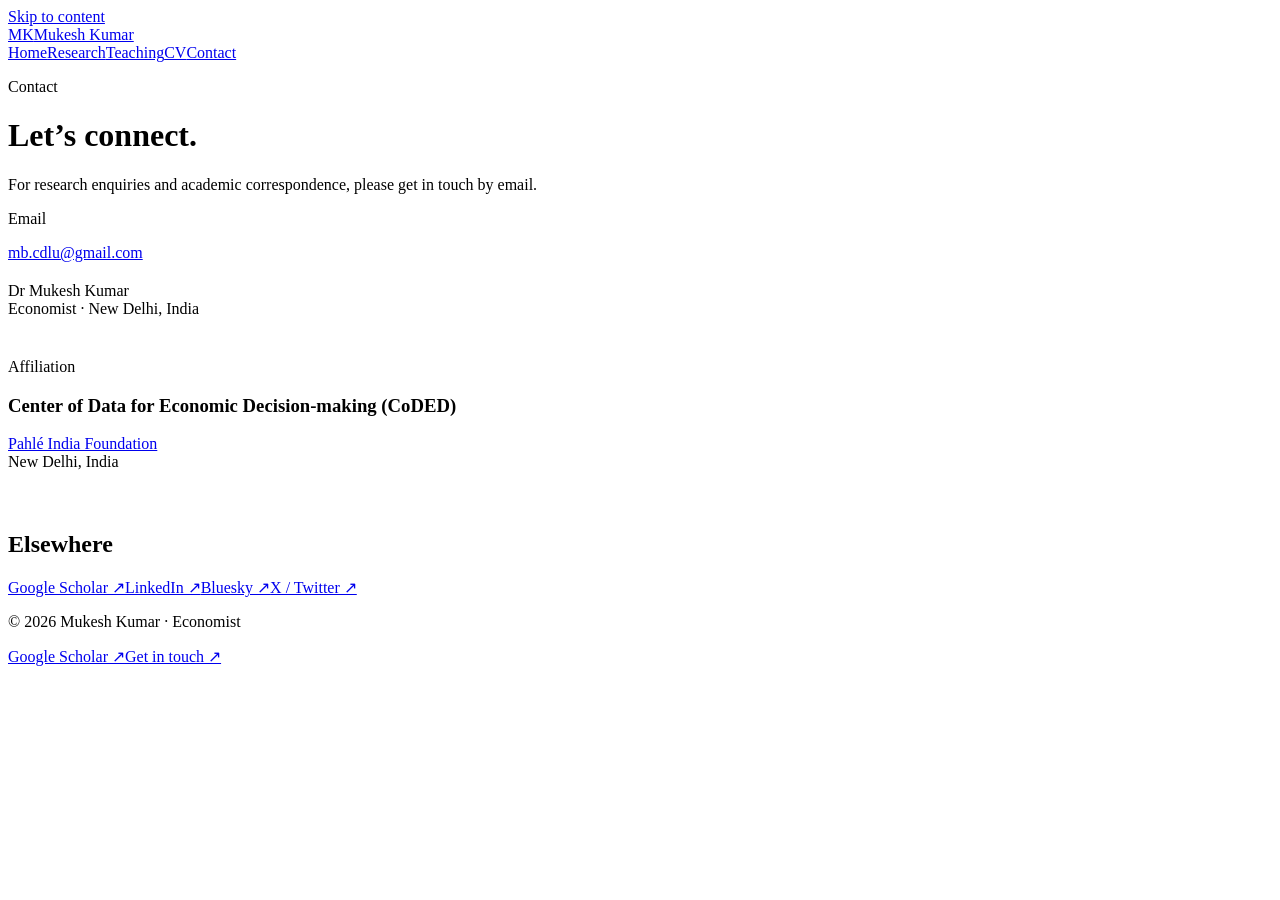
==== contact.html @ 3e2ff4a7 "Create academic website pages" ====
<!doctype html>
<html lang="en"><head><meta charset="utf-8"><meta name="viewport" content="width=device-width,initial-scale=1"><title>Contact | Mukesh Kumar</title><meta name="description" content="Contact Mukesh Kumar for research enquiries and academic correspondence."><meta name="theme-color" content="#193c35"><link rel="icon" type="image/svg+xml" href="assets/favicon.svg"><link rel="stylesheet" href="assets/style.css"></head><body><a class="skip" href="#main">Skip to content</a><header><div class="wrap header-inner"><a class="brand" href="index.html"><span class="monogram" aria-hidden="true">MK</span>Mukesh Kumar</a><nav aria-label="Main navigation"><a href="index.html" >Home</a><a href="research.html" >Research</a><a href="teaching.html" >Teaching</a><a href="cv.html" >CV</a><a href="contact.html" aria-current="page">Contact</a></nav></div></header><main id="main" class="wrap">
<div class="page-head"><p class="eyebrow">Contact</p><h1>Let’s connect.</h1><p class="lead">For research enquiries and academic correspondence, please get in touch by email.</p></div>
<div class="grid-two"><section class="contact-panel"><p class="eyebrow">Email</p><a class="contact-email" href="mailto:mb.cdlu@gmail.com">mb.cdlu@gmail.com</a><p class="note" style="margin-top:20px;margin-bottom:0">Dr Mukesh Kumar<br>Economist · New Delhi, India</p></section><section style="padding:24px 0"><p class="eyebrow">Affiliation</p><h3>Center of Data for Economic Decision-making (CoDED)</h3><p><a href="https://pahleindia.org/">Pahlé India Foundation</a><br>New Delhi, India</p></section></div>
<section class="section"><h2>Elsewhere</h2><div class="socials"><a href="https://scholar.google.com/citations?user=EbogfrwAAAAJ">Google Scholar ↗</a><a href="https://www.linkedin.com/in/mukeshpoonia/">LinkedIn ↗</a><a href="https://bsky.app/profile/mukeshbishnoi.bsky.social">Bluesky ↗</a><a href="https://x.com/mukeshpunia_">X / Twitter ↗</a></div></section></main><footer><div class="wrap footer-inner"><p>© 2026 Mukesh Kumar · Economist</p><div class="footer-links"><a href="https://scholar.google.com/citations?user=EbogfrwAAAAJ">Google Scholar ↗</a><a href="contact.html">Get in touch ↗</a></div></div></footer></body></html>
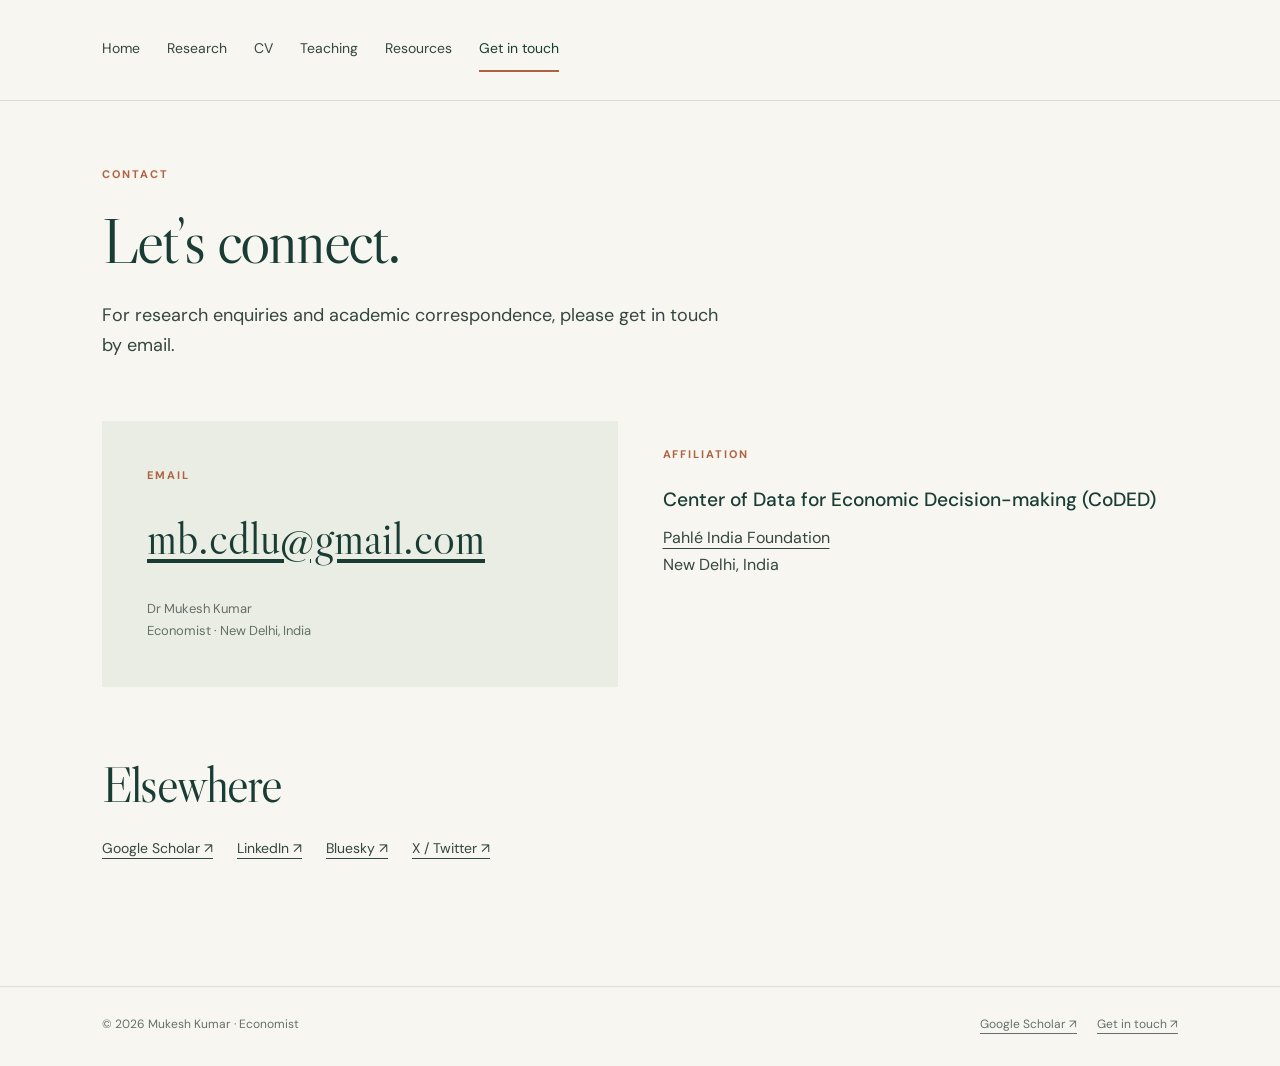
==== commit e1f05ead: "Adapt pages to the requested academic homepage format" ====
--- a/contact.html
+++ b/contact.html
@@ -1,5 +1,5 @@
 <!doctype html>
-<html lang="en"><head><meta charset="utf-8"><meta name="viewport" content="width=device-width,initial-scale=1"><title>Contact | Mukesh Kumar</title><meta name="description" content="Contact Mukesh Kumar for research enquiries and academic correspondence."><meta name="theme-color" content="#193c35"><link rel="icon" type="image/svg+xml" href="assets/favicon.svg"><link rel="stylesheet" href="assets/style.css"></head><body><a class="skip" href="#main">Skip to content</a><header><div class="wrap header-inner"><a class="brand" href="index.html"><span class="monogram" aria-hidden="true">MK</span>Mukesh Kumar</a><nav aria-label="Main navigation"><a href="index.html" >Home</a><a href="research.html" >Research</a><a href="teaching.html" >Teaching</a><a href="cv.html" >CV</a><a href="contact.html" aria-current="page">Contact</a></nav></div></header><main id="main" class="wrap">
+<html lang="en"><head><meta charset="utf-8"><meta name="viewport" content="width=device-width,initial-scale=1"><title>Contact | Mukesh Kumar</title><meta name="description" content="Contact Mukesh Kumar for research enquiries and academic correspondence."><meta name="theme-color" content="#fbf6f6"><link rel="icon" type="image/svg+xml" href="assets/favicon.svg"><link rel="stylesheet" href="assets/style.css?v=2"></head><body><a class="skip" href="#main">Skip to content</a><header><div class="wrap header-inner"><nav aria-label="Main navigation"><a href="index.html">Home</a><a href="research.html">Research</a><a href="cv.html">CV</a><a href="teaching.html">Teaching</a><a href="https://sites.google.com/view/mukesh-punia/useful-resources">Resources</a><a href="contact.html" aria-current="page">Get in touch</a></nav></div></header><main id="main" class="wrap">
 <div class="page-head"><p class="eyebrow">Contact</p><h1>Let’s connect.</h1><p class="lead">For research enquiries and academic correspondence, please get in touch by email.</p></div>
 <div class="grid-two"><section class="contact-panel"><p class="eyebrow">Email</p><a class="contact-email" href="mailto:mb.cdlu@gmail.com">mb.cdlu@gmail.com</a><p class="note" style="margin-top:20px;margin-bottom:0">Dr Mukesh Kumar<br>Economist · New Delhi, India</p></section><section style="padding:24px 0"><p class="eyebrow">Affiliation</p><h3>Center of Data for Economic Decision-making (CoDED)</h3><p><a href="https://pahleindia.org/">Pahlé India Foundation</a><br>New Delhi, India</p></section></div>
 <section class="section"><h2>Elsewhere</h2><div class="socials"><a href="https://scholar.google.com/citations?user=EbogfrwAAAAJ">Google Scholar ↗</a><a href="https://www.linkedin.com/in/mukeshpoonia/">LinkedIn ↗</a><a href="https://bsky.app/profile/mukeshbishnoi.bsky.social">Bluesky ↗</a><a href="https://x.com/mukeshpunia_">X / Twitter ↗</a></div></section></main><footer><div class="wrap footer-inner"><p>© 2026 Mukesh Kumar · Economist</p><div class="footer-links"><a href="https://scholar.google.com/citations?user=EbogfrwAAAAJ">Google Scholar ↗</a><a href="contact.html">Get in touch ↗</a></div></div></footer></body></html>
--- a/assets/style.css
+++ b/assets/style.css
@@ -0,0 +1,2 @@
+@import url('https://fonts.googleapis.com/css2?family=DM+Sans:wght@400;500;600;700&family=Libre+Caslon+Display&display=swap');
+:root{--paper:#f7f6f0;--ink:#193c35;--text:#344640;--muted:#647069;--line:#d8ded4;--accent:#b06140;--white:#fffef9}*{box-sizing:border-box}html{scroll-behavior:smooth}body{margin:0;background:var(--paper);color:var(--text);font-family:'DM Sans',Arial,sans-serif;font-size:16px;line-height:1.7}a{color:inherit;text-underline-offset:5px}a:hover{color:var(--accent)}a:focus-visible,summary:focus-visible{outline:3px solid var(--accent);outline-offset:5px}h1,h2,h3,p{margin-top:0}h1,h2,h3{color:var(--ink)}h1,h2{font-family:'Libre Caslon Display',Georgia,serif;font-weight:400;line-height:1.06;letter-spacing:-.035em}h1{font-size:clamp(3.4rem,6vw,5.5rem);margin-bottom:25px}h2{font-size:clamp(2.3rem,4vw,3.6rem);margin-bottom:26px}h3{font-size:1.2rem;line-height:1.45;font-weight:500;margin-bottom:10px}p{margin-bottom:20px}.wrap{max-width:1160px;margin:auto;padding:0 42px}.skip{position:fixed;top:-100px;left:16px;z-index:10;padding:8px 16px;background:white}.skip:focus{top:12px}header{border-bottom:1px solid var(--line)}.header-inner{display:flex;align-items:center;justify-content:space-between;gap:28px;min-height:100px}.brand{display:flex;align-items:center;gap:13px;text-decoration:none;color:var(--ink);font-weight:600;white-space:nowrap}.monogram{border:1px solid var(--ink);width:38px;height:38px;display:grid;place-items:center;font:19px Georgia,serif;letter-spacing:-2px;padding-right:2px}nav{display:flex;gap:27px;align-items:center;font-size:14px}nav a{text-decoration:none;padding:9px 0;border-bottom:2px solid transparent}nav a[aria-current=page]{border-color:var(--accent);color:var(--ink)}.hero{display:grid;grid-template-columns:1.5fr 1fr;gap:90px;align-items:center;padding-top:76px;padding-bottom:76px}.eyebrow{color:var(--accent);font-size:11px;font-weight:700;letter-spacing:.18em;text-transform:uppercase;margin-bottom:23px}.hero h1 span{display:block;font-size:.5em;letter-spacing:-.02em;margin-top:15px}.lead{font-size:19px;line-height:1.7;max-width:620px}.affiliation{font-size:14px;max-width:480px;color:var(--muted)}.actions{display:flex;gap:24px;align-items:center;flex-wrap:wrap;margin-top:30px}.button{background:var(--ink);color:var(--white);padding:13px 21px;text-decoration:none;display:inline-block;font-size:14px}.button:hover{background:#2b5046;color:white}.text-link{font-size:14px;font-weight:600}.portrait{margin:0;position:relative;padding:0 17px 17px 0}.portrait:after{content:'';position:absolute;right:0;bottom:0;width:90%;height:88%;border:1px solid #b9c5b7;z-index:-1}.portrait img{display:block;width:100%;max-height:405px;object-fit:cover;object-position:center 30%;filter:saturate(.75)}.portrait figcaption{font-size:11px;letter-spacing:.13em;text-transform:uppercase;margin-top:18px;color:var(--muted)}.topics{border-top:1px solid var(--line);border-bottom:1px solid var(--line);display:flex;gap:25px;justify-content:space-between;padding-top:21px;padding-bottom:21px;font-size:12px;color:var(--muted)}.section{padding-top:70px;padding-bottom:70px}.split{display:grid;grid-template-columns:1fr 2fr;gap:70px}.split h2{font-size:40px}.section-label{font-size:11px;letter-spacing:.15em;text-transform:uppercase;color:var(--accent);font-weight:700;margin-bottom:18px}.section-head{display:flex;align-items:baseline;justify-content:space-between;gap:24px}.border-top{border-top:1px solid var(--line)}.paper{padding:27px 0;border-top:1px solid var(--line);display:grid;grid-template-columns:62px 1fr;gap:20px}.year{color:var(--accent);font-size:13px;padding-top:3px}.paper h3 a{text-decoration:none}.paper h3 a:hover{text-decoration:underline}.meta{font-size:13px;color:var(--muted);margin-bottom:12px}.paper-links{display:flex;gap:20px;font-size:12px;font-weight:600}.page-head{padding:64px 0 40px;max-width:790px}.page-head h1{font-size:64px}.page-head .lead{font-size:18px}.subnav{display:flex;gap:24px;flex-wrap:wrap;font-size:13px;padding:18px 0;border-top:1px solid var(--line);border-bottom:1px solid var(--line)}.subnav a{text-decoration:none}details{font-size:14px;margin-top:13px;max-width:790px}summary{cursor:pointer;color:var(--ink);font-size:12px;font-weight:600;width:max-content}details p{padding:17px 20px;background:#eeefe7;margin:12px 0 0}.research-section{padding-top:50px;scroll-margin-top:20px}.research-section h2{font-size:36px}.work-list{list-style:none;padding:0;margin:0}.work-list li{padding:23px 0;border-top:1px solid var(--line)}.work-list li p:last-child{margin-bottom:0}.grid-two{display:grid;grid-template-columns:1fr 1fr;gap:45px}.teaching-item{padding:28px 0;border-top:1px solid var(--line)}.teaching-item .eyebrow{margin-bottom:10px}.cv-link{background:#e9ede3;padding:38px;margin-bottom:45px;display:flex;justify-content:space-between;align-items:center;gap:25px}.cv-link h3{font-size:24px}.cv-link p{margin-bottom:0}.timeline{padding:20px 0;border-top:1px solid var(--line);display:grid;grid-template-columns:110px 1fr;gap:20px}.timeline p{margin-bottom:4px}.timeline time{font-size:13px;color:var(--muted)}.contact-email{font-family:'Libre Caslon Display',Georgia,serif;font-size:clamp(27px,4vw,46px);color:var(--ink);overflow-wrap:anywhere}.contact-panel{padding:45px;background:#e9ede3}.contact-panel .eyebrow{margin-bottom:15px}.socials{display:flex;gap:24px;flex-wrap:wrap;font-size:14px;margin-top:22px}.note{font-size:13px;color:var(--muted)}footer{margin-top:55px;border-top:1px solid var(--line);padding:27px 0 32px}.footer-inner{display:flex;justify-content:space-between;gap:24px;font-size:12px;color:var(--muted)}.footer-inner p{margin:0}.footer-links{display:flex;gap:20px}.arrow{display:inline-block;margin-left:5px}::selection{background:#d8e1cf} @media(max-width:850px){.wrap{padding:0 26px}.header-inner{flex-wrap:wrap;padding-top:20px;padding-bottom:13px;gap:12px;min-height:auto}nav{gap:22px;flex-wrap:wrap}.hero{gap:40px;padding-top:50px;padding-bottom:50px}.hero h1{font-size:64px}.topics{gap:15px;flex-wrap:wrap;justify-content:flex-start}.split{gap:30px;grid-template-columns:1fr 1.6fr}}@media(max-width:600px){.wrap{padding:0 22px}.brand{font-size:16px}nav{gap:20px;font-size:12px;width:100%;justify-content:space-between}.hero{grid-template-columns:1fr;gap:38px}.hero h1{font-size:62px}.hero .lead{font-size:17px}.portrait{max-width:290px}.portrait img{max-height:320px}.split,.grid-two{grid-template-columns:1fr;gap:15px}.section{padding-top:45px;padding-bottom:45px}.topics{font-size:11px;gap:10px 20px;padding-top:18px;padding-bottom:18px}.section-head{align-items:flex-start}.section-head h2{font-size:35px}.section-head .text-link{max-width:90px;font-size:12px}.paper{grid-template-columns:40px 1fr;gap:10px}.paper h3{font-size:17px}.page-head{padding-top:42px}.page-head h1{font-size:52px}.cv-link{padding:26px;display:block}.cv-link .button{margin-top:20px}.timeline{grid-template-columns:80px 1fr;gap:14px}.contact-panel{padding:26px}.footer-inner{flex-direction:column;gap:12px}.subnav{gap:14px 22px}.lead{font-size:17px}}@media(prefers-reduced-motion:reduce){html{scroll-behavior:auto}}
